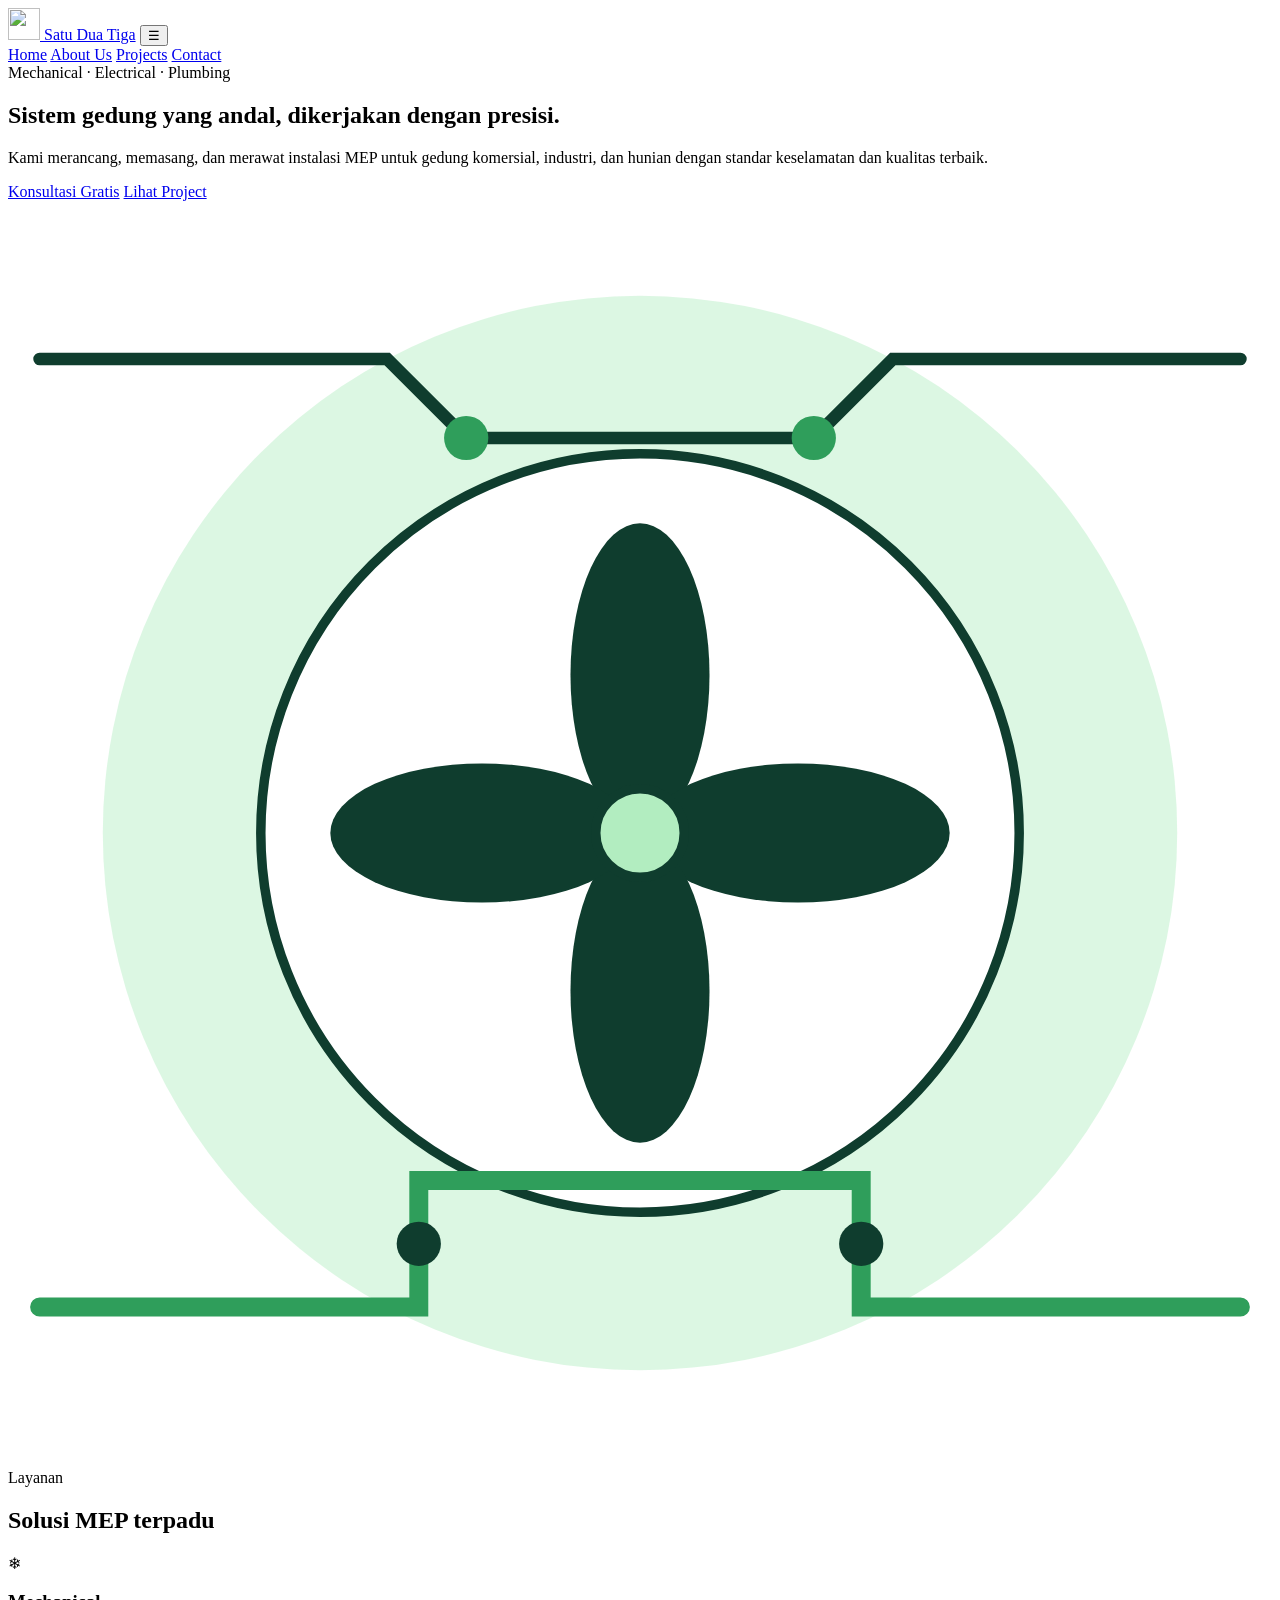
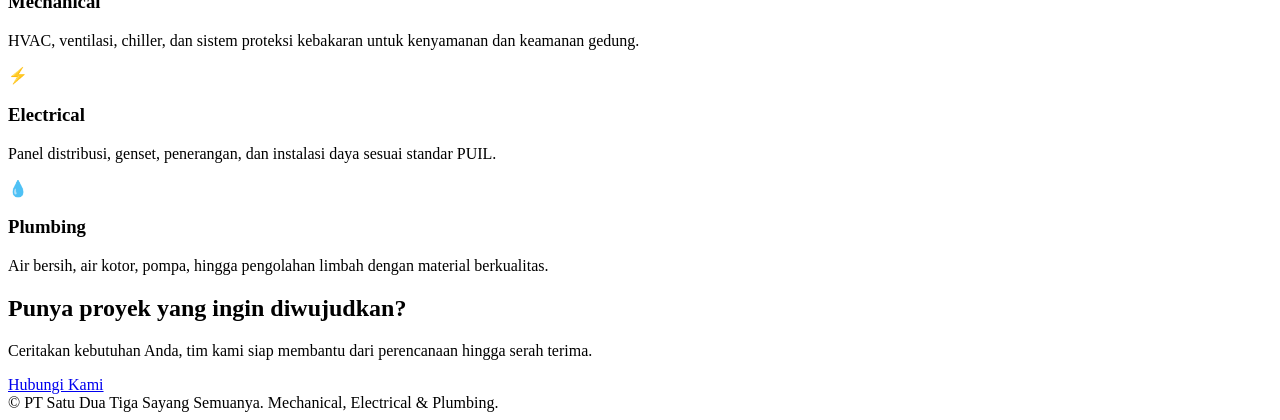
==== index.html @ 3d6bec4f "Add files via upload" ====
<!DOCTYPE html>
<html lang="id">
<head>
  <meta charset="UTF-8">
  <meta name="viewport" content="width=device-width, initial-scale=1">
  <title>Home | PT Satu Dua Tiga Sayang Semuanya</title>
  <meta name="description" content="Kontraktor MEP profesional: mekanikal, elektrikal, dan plumbing.">
  <link rel="icon" type="image/svg+xml" href="assets/favicon.svg">
  <link rel="preconnect" href="https://fonts.googleapis.com">
  <link href="https://fonts.googleapis.com/css2?family=Inter:wght@400;600&family=Playfair+Display:wght@500;600&display=swap" rel="stylesheet">
  <link rel="stylesheet" href="assets/css/style.css">
</head>
<body>
<!-- ===== NAVBAR ===== -->
<header class="site-header">
  <div class="container nav">
    <a class="brand" href="index.html"><img src="assets/favicon.svg" alt="" width="32" height="32"> Satu Dua Tiga</a>
    <button class="nav-toggle" aria-label="Menu" aria-expanded="false">&#9776;</button>
    <nav class="menu">
      <a href="index.html" class="active">Home</a>
      <a href="about.html">About Us</a>
      <a href="projects.html">Projects</a>
      <a href="contact.html">Contact</a>
    </nav>
  </div>
</header>

<!-- ===== HERO: ilustrasi SVG animasi (kipas HVAC, pipa, kabel listrik) ===== -->
<section class="hero">
  <div class="container hero-grid">
    <div>
      <span class="eyebrow">Mechanical &middot; Electrical &middot; Plumbing</span>
      <h1>Sistem gedung yang andal, dikerjakan dengan presisi.</h1>
      <p>Kami merancang, memasang, dan merawat instalasi MEP untuk gedung komersial, industri, dan hunian dengan standar keselamatan dan kualitas terbaik.</p>
      <div class="btn-row">
        <a class="btn btn-primary" href="contact.html">Konsultasi Gratis</a>
        <a class="btn btn-ghost" href="projects.html">Lihat Project</a>
      </div>
    </div>
    <div class="hero-art float" aria-hidden="true">
      <svg viewBox="0 0 400 400" fill="none">
        <circle cx="200" cy="200" r="170" fill="#b2edc0" opacity=".45"/>
        <circle cx="200" cy="200" r="120" fill="#fff" stroke="#0f3d2e" stroke-width="3"/>
        <!-- Kipas HVAC (berputar) -->
        <g class="spin" fill="#0f3d2e">
          <ellipse cx="200" cy="150" rx="22" ry="48"/>
          <ellipse cx="200" cy="150" rx="22" ry="48" transform="rotate(90 200 200)"/>
          <ellipse cx="200" cy="150" rx="22" ry="48" transform="rotate(180 200 200)"/>
          <ellipse cx="200" cy="150" rx="22" ry="48" transform="rotate(270 200 200)"/>
        </g>
        <circle cx="200" cy="200" r="14" fill="#b2edc0" stroke="#0f3d2e" stroke-width="3"/>
        <!-- Pipa (aliran air) -->
        <path class="flow-pipe" d="M10 350 H130 V310 H270 V350 H390" stroke="#2f9e5b" stroke-width="6" stroke-linecap="round"/>
        <!-- Kabel listrik (aliran arus) -->
        <path class="flow-wire" d="M10 50 H120 L145 75 H255 L280 50 H390" stroke="#0f3d2e" stroke-width="4" stroke-linecap="round"/>
        <!-- Titik sambungan berdenyut -->
        <circle class="pulse" cx="145" cy="75" r="7" fill="#2f9e5b"/>
        <circle class="pulse" cx="255" cy="75" r="7" fill="#2f9e5b"/>
        <circle class="pulse" cx="130" cy="330" r="7" fill="#0f3d2e"/>
        <circle class="pulse" cx="270" cy="330" r="7" fill="#0f3d2e"/>
      </svg>
    </div>
  </div>
</section>

<!-- ===== LAYANAN ===== -->
<section class="section">
  <div class="container">
    <span class="eyebrow">Layanan</span>
    <h2>Solusi MEP terpadu</h2>
    <div class="grid grid-3">
      <article class="card reveal"><div class="icon">&#10052;</div><h3>Mechanical</h3><p>HVAC, ventilasi, chiller, dan sistem proteksi kebakaran untuk kenyamanan dan keamanan gedung.</p></article>
      <article class="card reveal"><div class="icon">&#9889;</div><h3>Electrical</h3><p>Panel distribusi, genset, penerangan, dan instalasi daya sesuai standar PUIL.</p></article>
      <article class="card reveal"><div class="icon">&#128167;</div><h3>Plumbing</h3><p>Air bersih, air kotor, pompa, hingga pengolahan limbah dengan material berkualitas.</p></article>
    </div>
  </div>
</section>

<!-- ===== AJAKAN (CTA) ===== -->
<section class="section alt">
  <div class="container">
    <div class="cta reveal">
      <h2>Punya proyek yang ingin diwujudkan?</h2>
      <p>Ceritakan kebutuhan Anda, tim kami siap membantu dari perencanaan hingga serah terima.</p>
      <a class="btn btn-primary" href="contact.html">Hubungi Kami</a>
    </div>
  </div>
</section>

<!-- ===== FOOTER ===== -->
<footer class="site-footer">
  <div class="container">
    &copy; <span class="year"></span> PT Satu Dua Tiga Sayang Semuanya. Mechanical, Electrical &amp; Plumbing.
  </div>
</footer>
<script src="assets/js/main.js"></script>
</body>
</html>
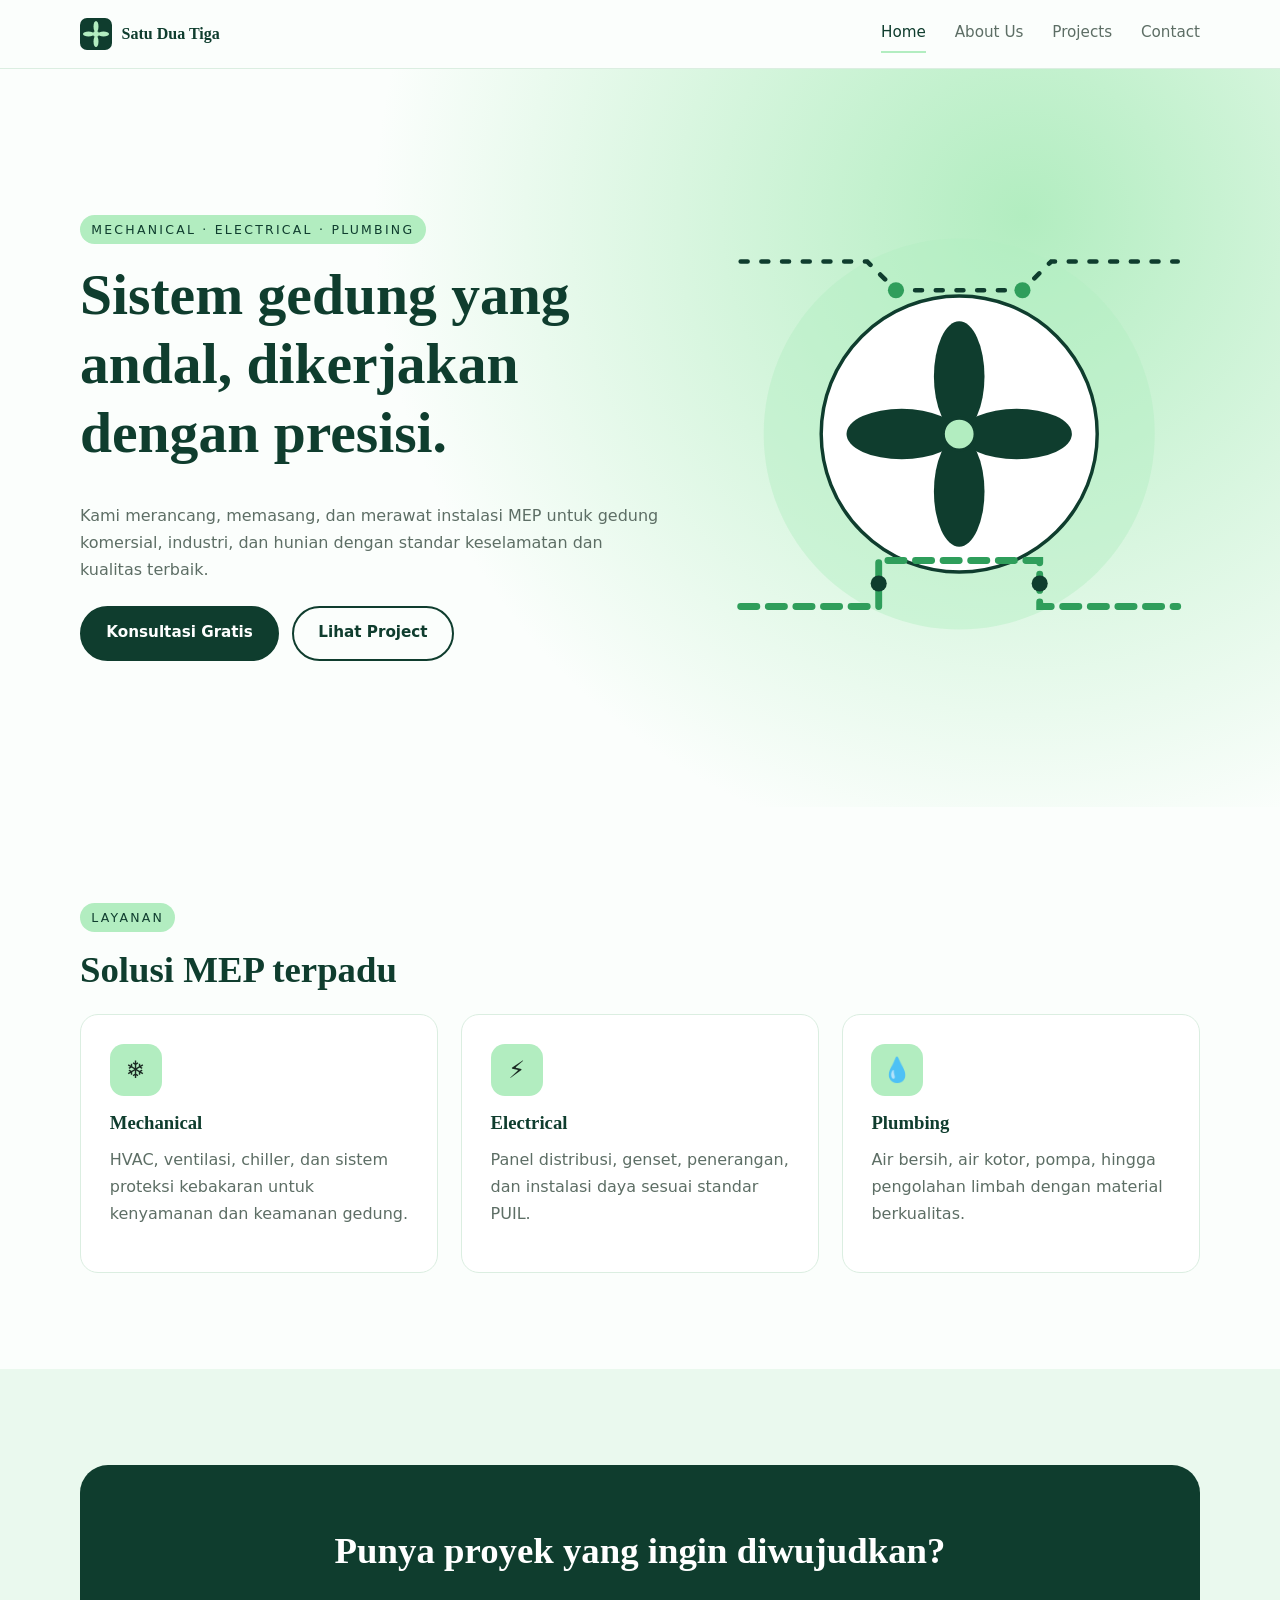
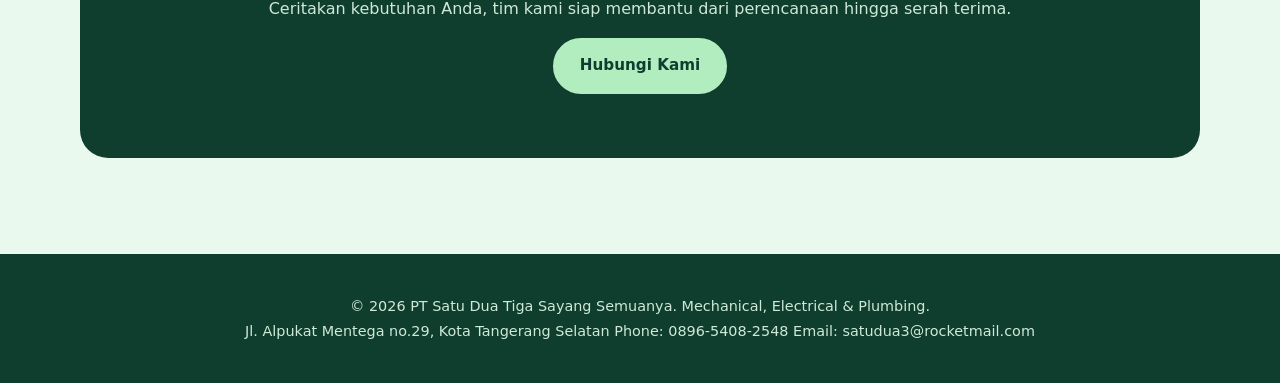
==== commit ccfca741: "Update index.html ubah footer" ====
--- a/index.html
+++ b/index.html
@@ -89,9 +89,17 @@
 
 <!-- ===== FOOTER ===== -->
 <footer class="site-footer">
+  
   <div class="container">
     &copy; <span class="year"></span> PT Satu Dua Tiga Sayang Semuanya. Mechanical, Electrical &amp; Plumbing.
   </div>
+  
+  <div class="container">
+    <span>Jl. Alpukat Mentega no.29, Kota Tangerang Selatan</span>
+    <span>Phone: 0896-5408-2548</span>
+    <span>Email: satudua3@rocketmail.com</span>
+  </div>
+  
 </footer>
 <script src="assets/js/main.js"></script>
 </body>
--- a/assets/css/style.css
+++ b/assets/css/style.css
@@ -0,0 +1,135 @@
+/* =========================================================
+   PT Satu Dua Tiga Sayang Semuanya - Stylesheet bersama
+   Isi: 1.Variabel 2.Dasar 3.Navbar 4.Tombol 5.Hero 6.Section
+        7.Carousel 8.Form 9.Footer 10.Animasi 11.Responsif
+   ========================================================= */
+
+/* 1. VARIABEL WARNA - ubah di sini untuk mengganti tema */
+:root {
+  --mint: #b2edc0;        /* warna utama (aksen / latar lembut) */
+  --mint-soft: #eaf9ee;   /* mint sangat muda untuk latar section */
+  --forest: #0f3d2e;      /* hijau tua: teks judul & tombol (kontras tinggi) */
+  --ink: #1b2a23;         /* teks isi */
+  --muted: #5d6e65;       /* teks sekunder */
+  --bg: #fbfefc;          /* latar halaman */
+  --line: #dbeee1;        /* garis tipis */
+  --radius: 18px;
+}
+
+/* 2. DASAR */
+*, *::before, *::after { box-sizing: border-box; }
+html { scroll-behavior: smooth; }
+body { margin: 0; font-family: "Inter", system-ui, -apple-system, "Segoe UI", sans-serif;
+       color: var(--ink); background: var(--bg); line-height: 1.7; }
+h1, h2, h3 { font-family: "Playfair Display", Georgia, serif; color: var(--forest);
+             line-height: 1.2; margin: 0 0 .6em; font-weight: 600; }
+h1 { font-size: clamp(2.1rem, 5vw, 3.6rem); }
+h2 { font-size: clamp(1.6rem, 3vw, 2.3rem); }
+p { margin: 0 0 1em; color: var(--muted); }
+a { color: inherit; text-decoration: none; }
+img { max-width: 100%; display: block; }
+.container { width: min(1120px, 92%); margin-inline: auto; }
+.section { padding: clamp(3.5rem, 8vw, 6rem) 0; }
+.section.alt { background: var(--mint-soft); }
+.eyebrow { display: inline-block; font-size: .78rem; letter-spacing: .18em; text-transform: uppercase;
+           color: var(--forest); background: var(--mint); padding: .3em .9em; border-radius: 99px; margin-bottom: 1rem; }
+
+/* 3. NAVBAR */
+.site-header { position: sticky; top: 0; z-index: 50; background: rgba(251,254,252,.88);
+               backdrop-filter: blur(10px); border-bottom: 1px solid var(--line); }
+.nav { display: flex; align-items: center; justify-content: space-between; min-height: 68px; }
+.brand { display: flex; align-items: center; gap: .6rem; font-family: "Playfair Display", serif;
+         font-weight: 600; color: var(--forest); }
+.menu { display: flex; gap: 1.8rem; }
+.menu a { font-size: .95rem; color: var(--muted); padding: .3rem 0; border-bottom: 2px solid transparent; transition: .2s; }
+.menu a:hover, .menu a.active { color: var(--forest); border-color: var(--mint); }
+.nav-toggle { display: none; background: none; border: 0; font-size: 1.6rem; color: var(--forest); cursor: pointer; }
+
+/* 4. TOMBOL */
+.btn { display: inline-flex; align-items: center; gap: .5rem; padding: .85em 1.6em; border-radius: 99px;
+       font-weight: 600; font-size: .95rem; border: 2px solid var(--forest); cursor: pointer;
+       transition: transform .2s, background .2s, color .2s; font-family: inherit; }
+.btn-primary { background: var(--forest); color: #fff; }
+.btn-primary:hover { transform: translateY(-2px); background: #0a2b20; }
+.btn-ghost { background: transparent; color: var(--forest); }
+.btn-ghost:hover { background: var(--mint); transform: translateY(-2px); }
+.btn-wa { background: #1faa59; border-color: #1faa59; color: #fff; }
+.btn-row { display: flex; flex-wrap: wrap; gap: .8rem; margin-top: 1.4rem; }
+
+/* 5. HERO (halaman utama) */
+.hero { background: radial-gradient(circle at 80% 20%, var(--mint) 0, transparent 55%), var(--bg); overflow: hidden; }
+.hero-grid { display: grid; grid-template-columns: 1.1fr .9fr; gap: 3rem; align-items: center; min-height: 82vh; }
+.hero-art svg { width: 100%; height: auto; max-height: 460px; }
+.page-hero { padding: 4rem 0 2.5rem; background: linear-gradient(180deg, var(--mint-soft), var(--bg)); }
+
+/* 6. SECTION: grid kartu, statistik, dll */
+.grid { display: grid; gap: 1.4rem; }
+.grid-3 { grid-template-columns: repeat(3, 1fr); }
+.grid-2 { grid-template-columns: repeat(2, 1fr); gap: 3rem; align-items: center; }
+.card { background: #fff; border: 1px solid var(--line); border-radius: var(--radius); padding: 1.8rem;
+        transition: transform .3s, box-shadow .3s; }
+.card:hover { transform: translateY(-6px); box-shadow: 0 18px 40px -22px rgba(15,61,46,.45); }
+.icon { width: 52px; height: 52px; display: grid; place-items: center; border-radius: 14px;
+        background: var(--mint); font-size: 1.5rem; margin-bottom: 1rem; }
+.stats { display: grid; grid-template-columns: repeat(3, 1fr); gap: 1rem; text-align: center; }
+.stats strong { display: block; font-family: "Playfair Display", serif; font-size: 2.4rem; color: var(--forest); }
+.about-visual { aspect-ratio: 4/3; border-radius: var(--radius); display: grid; place-items: center;
+                background: url("../images/about.jpg") center/cover, linear-gradient(135deg, var(--mint), #6fcf8d); }
+.cta { background: var(--forest); border-radius: 28px; padding: clamp(2rem, 6vw, 4rem); text-align: center; }
+.cta h2 { color: #fff; } .cta p { color: #cfe9d8; }
+.cta .btn-primary { background: var(--mint); color: var(--forest); border-color: var(--mint); }
+
+/* 7. CAROUSEL PROJECT (scroll-snap, bisa digeser / tombol panah) */
+.carousel { position: relative; }
+.track { display: flex; gap: 1.4rem; overflow-x: auto; scroll-snap-type: x mandatory;
+         scrollbar-width: none; padding: .5rem .2rem 1.2rem; }
+.track::-webkit-scrollbar { display: none; }
+.project { flex: 0 0 min(340px, 84%); scroll-snap-align: start; padding: 0; overflow: hidden; }
+.project .media { aspect-ratio: 4/3; background-size: cover; background-position: center; }
+.project .body { padding: 1.3rem 1.5rem 1.6rem; }
+.tag { font-size: .75rem; background: var(--mint); color: var(--forest); padding: .2em .8em; border-radius: 99px; }
+.carousel-nav { display: flex; gap: .6rem; justify-content: flex-end; margin-bottom: 1rem; }
+.carousel-nav button { width: 46px; height: 46px; border-radius: 50%; border: 2px solid var(--forest);
+                       background: #fff; color: var(--forest); font-size: 1.1rem; cursor: pointer; transition: .2s; }
+.carousel-nav button:hover { background: var(--mint); }
+
+/* 8. FORM KONTAK */
+.form { display: grid; gap: 1rem; }
+.form label { font-size: .85rem; font-weight: 600; color: var(--forest); display: grid; gap: .35rem; }
+.form input, .form textarea { font: inherit; padding: .85em 1em; border: 1.5px solid var(--line);
+                              border-radius: 12px; background: #fff; transition: border .2s, box-shadow .2s; }
+.form input:focus, .form textarea:focus { outline: 0; border-color: var(--forest); box-shadow: 0 0 0 4px var(--mint); }
+.info-list { list-style: none; padding: 0; margin: 1.5rem 0 0; display: grid; gap: .9rem; }
+.info-list li { display: flex; gap: .8rem; color: var(--muted); }
+
+/* 9. FOOTER */
+.site-footer { background: var(--forest); color: #cfe9d8; padding: 2.5rem 0; text-align: center; font-size: .9rem; }
+.site-footer a { color: var(--mint); }
+
+/* 10. ANIMASI */
+/* -- Hero SVG: kipas HVAC berputar, pipa & kabel listrik mengalir, titik berdenyut -- */
+.spin { transform-origin: 200px 200px; animation: spin 6s linear infinite; }
+.flow-pipe { stroke-dasharray: 14 10; animation: flow 1.6s linear infinite; }
+.flow-wire { stroke-dasharray: 6 12; animation: flow 1s linear infinite reverse; }
+.pulse { transform-box: fill-box; transform-origin: center; animation: pulse 2.4s ease-in-out infinite; }
+.float { animation: float 5s ease-in-out infinite; }
+@keyframes spin { to { transform: rotate(360deg); } }
+@keyframes flow { to { stroke-dashoffset: -48; } }
+@keyframes pulse { 50% { transform: scale(1.5); opacity: .5; } }
+@keyframes float { 50% { transform: translateY(-10px); } }
+/* -- Muncul halus saat di-scroll (kelas .in ditambahkan oleh main.js) -- */
+.reveal { opacity: 0; transform: translateY(24px); transition: opacity .8s, transform .8s; }
+.reveal.in { opacity: 1; transform: none; }
+@media (prefers-reduced-motion: reduce) { * { animation: none !important; transition: none !important; } .reveal { opacity: 1; transform: none; } }
+
+/* 11. RESPONSIF */
+@media (max-width: 860px) {
+  .hero-grid, .grid-2 { grid-template-columns: 1fr; min-height: auto; padding: 2.5rem 0; }
+  .hero-art { order: -1; max-width: 340px; margin-inline: auto; }
+  .grid-3 { grid-template-columns: 1fr; }
+  .nav-toggle { display: block; }
+  .menu { display: none; position: absolute; top: 68px; left: 0; right: 0; flex-direction: column; gap: 0;
+          background: var(--bg); border-bottom: 1px solid var(--line); padding: .5rem 4%; }
+  .menu.open { display: flex; }
+  .menu a { padding: .9rem 0; }
+}
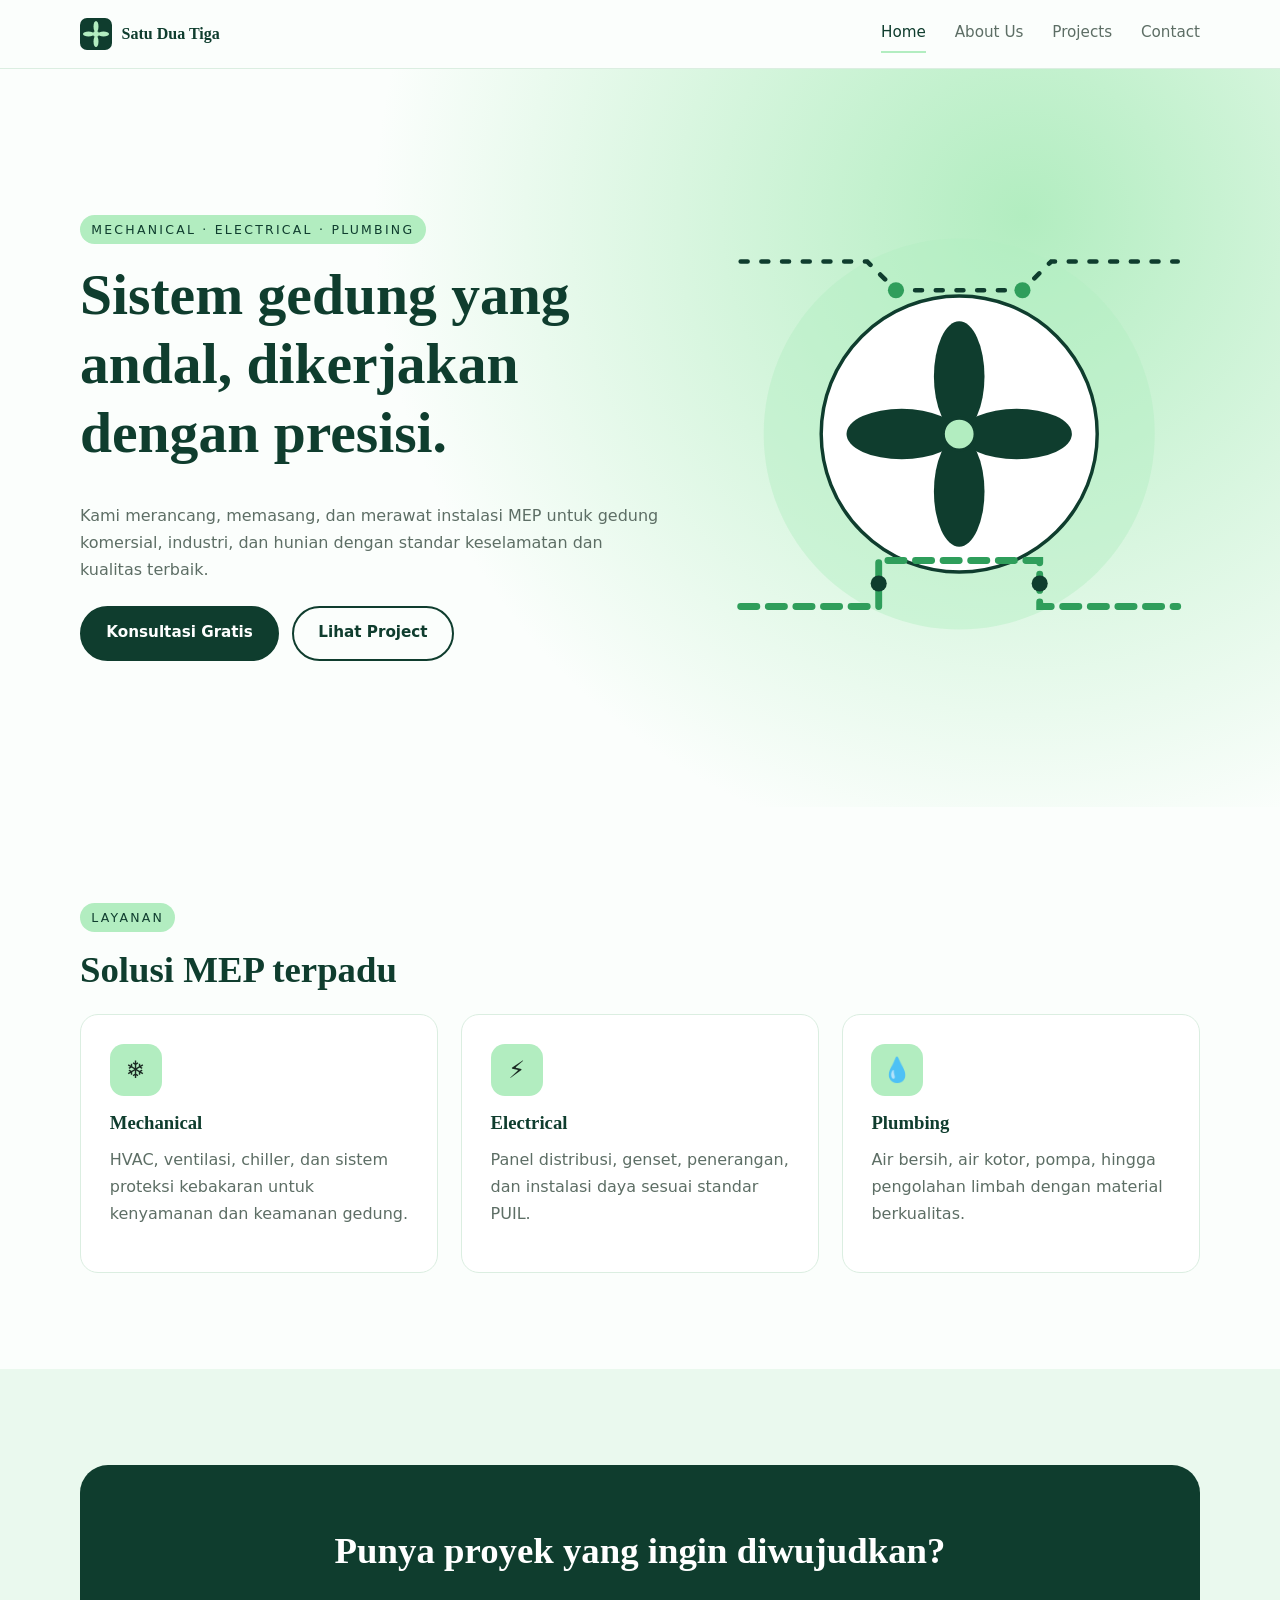
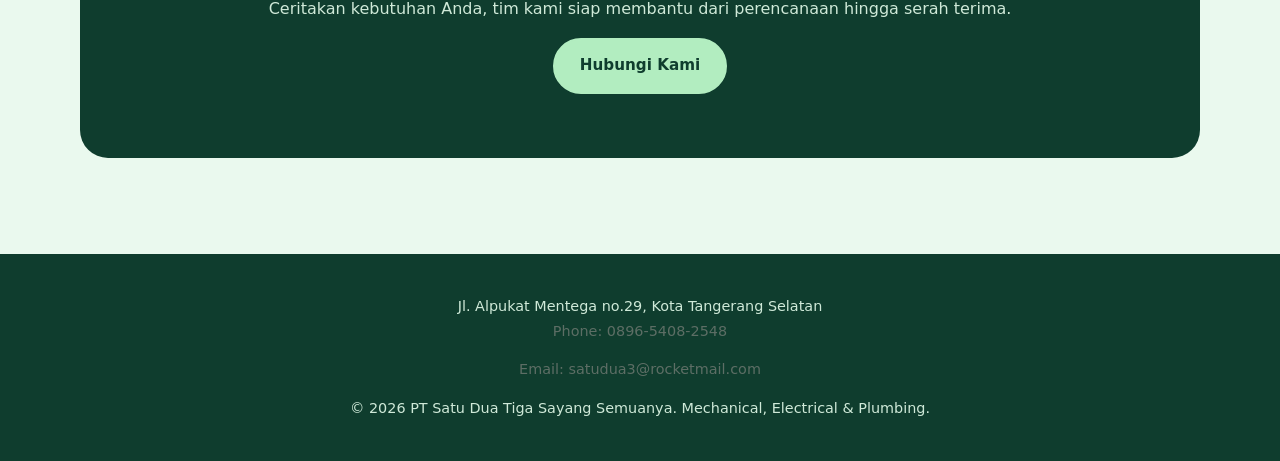
==== commit 90f661f6: "Update index.html" ====
--- a/index.html
+++ b/index.html
@@ -89,15 +89,15 @@
 
 <!-- ===== FOOTER ===== -->
 <footer class="site-footer">
+ 
+  <div class="container">
+    <span>Jl. Alpukat Mentega no.29, Kota Tangerang Selatan</span>
+    <p>Phone: 0896-5408-2548</p>
+    <p>Email: satudua3@rocketmail.com</p>
+  </div>
   
   <div class="container">
     &copy; <span class="year"></span> PT Satu Dua Tiga Sayang Semuanya. Mechanical, Electrical &amp; Plumbing.
-  </div>
-  
-  <div class="container">
-    <span>Jl. Alpukat Mentega no.29, Kota Tangerang Selatan</span>
-    <span>Phone: 0896-5408-2548</span>
-    <span>Email: satudua3@rocketmail.com</span>
   </div>
   
 </footer>
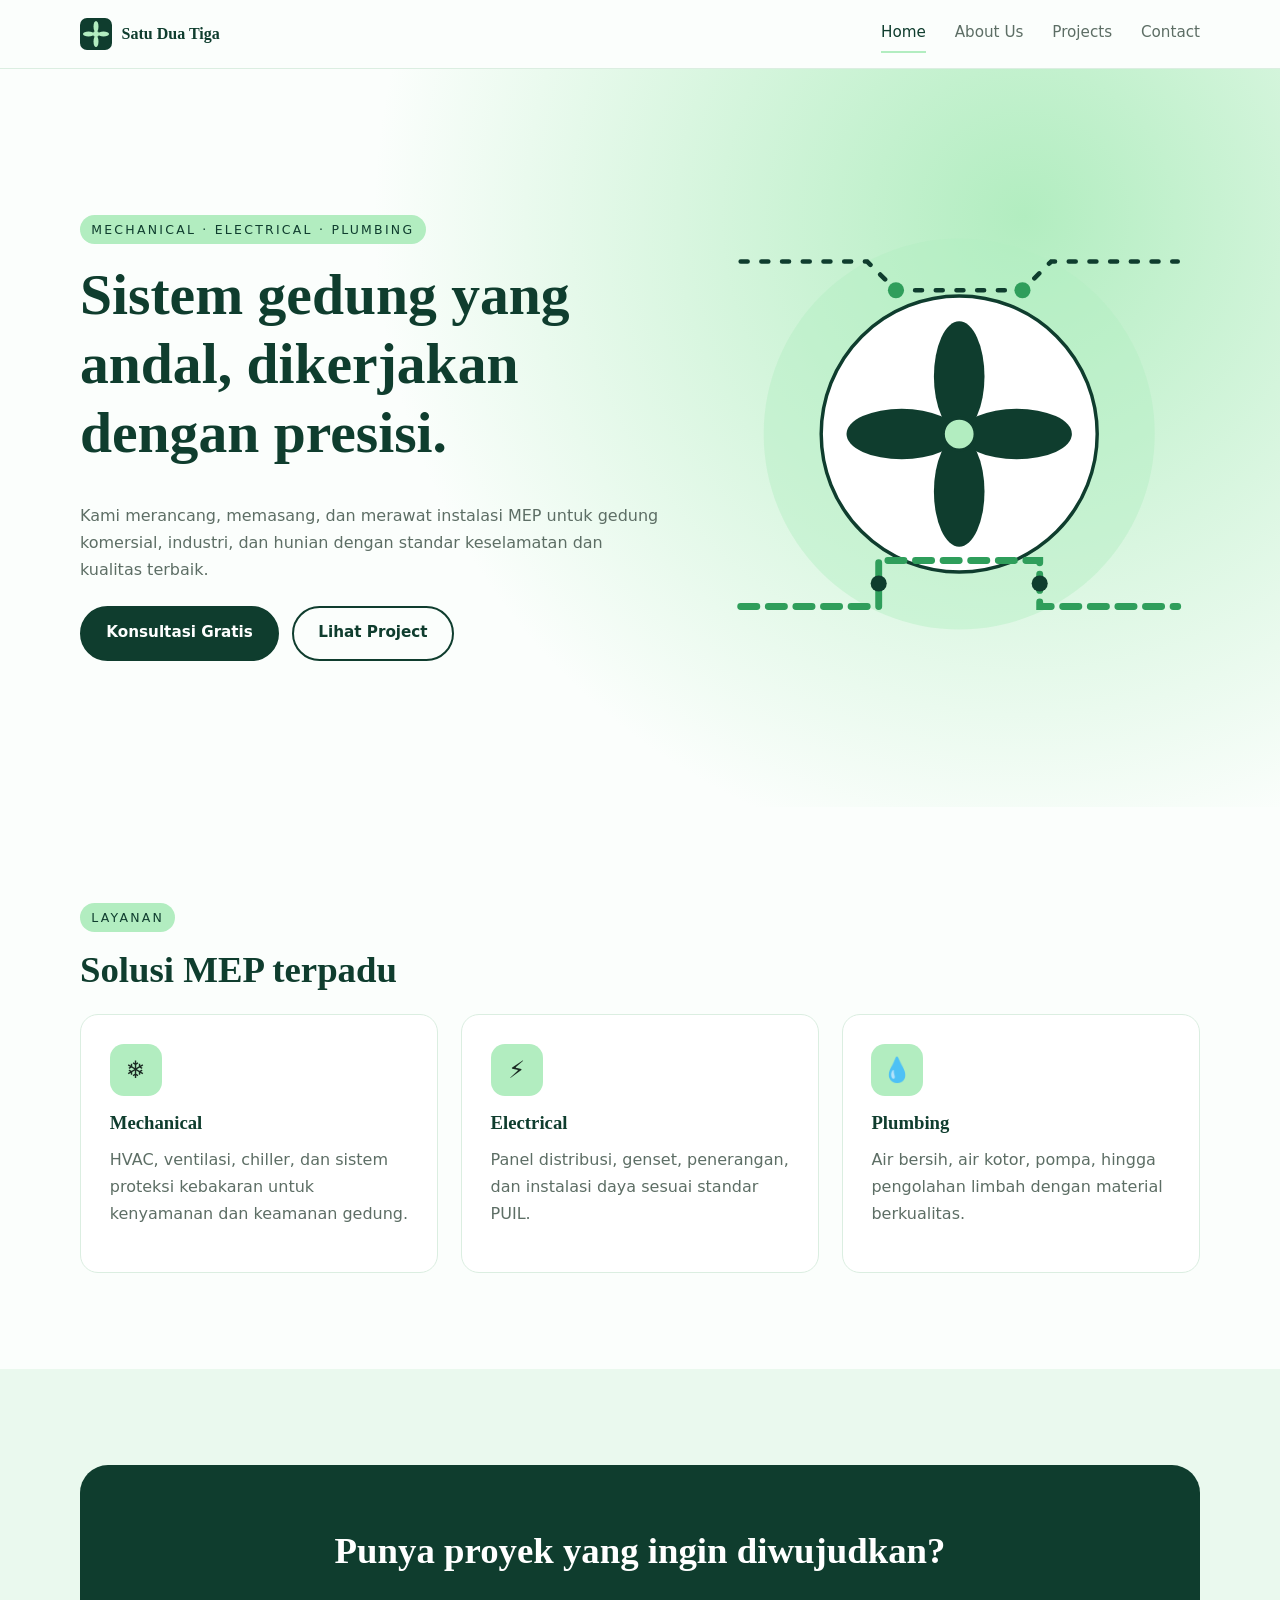
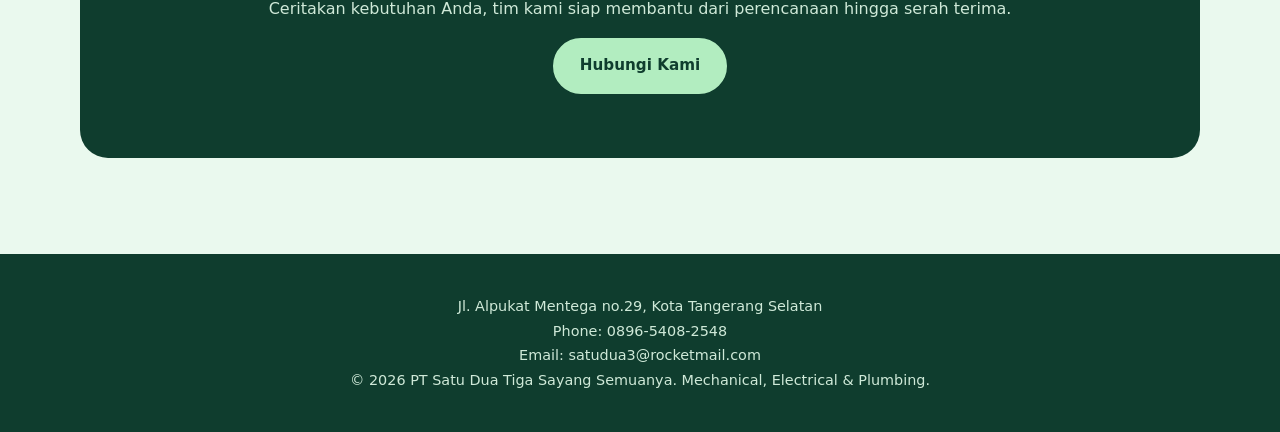
==== commit 575d0ef5: "Update index.html" ====
--- a/index.html
+++ b/index.html
@@ -90,10 +90,14 @@
 <!-- ===== FOOTER ===== -->
 <footer class="site-footer">
  
-  <div class="container">
+  <div>
     <span>Jl. Alpukat Mentega no.29, Kota Tangerang Selatan</span>
-    <p>Phone: 0896-5408-2548</p>
-    <p>Email: satudua3@rocketmail.com</p>
+  <div>
+    <span>Phone: 0896-5408-2548</span>
+  </div>
+  <div>
+    <span>Email: satudua3@rocketmail.com</span>
+  </div>
   </div>
   
   <div class="container">
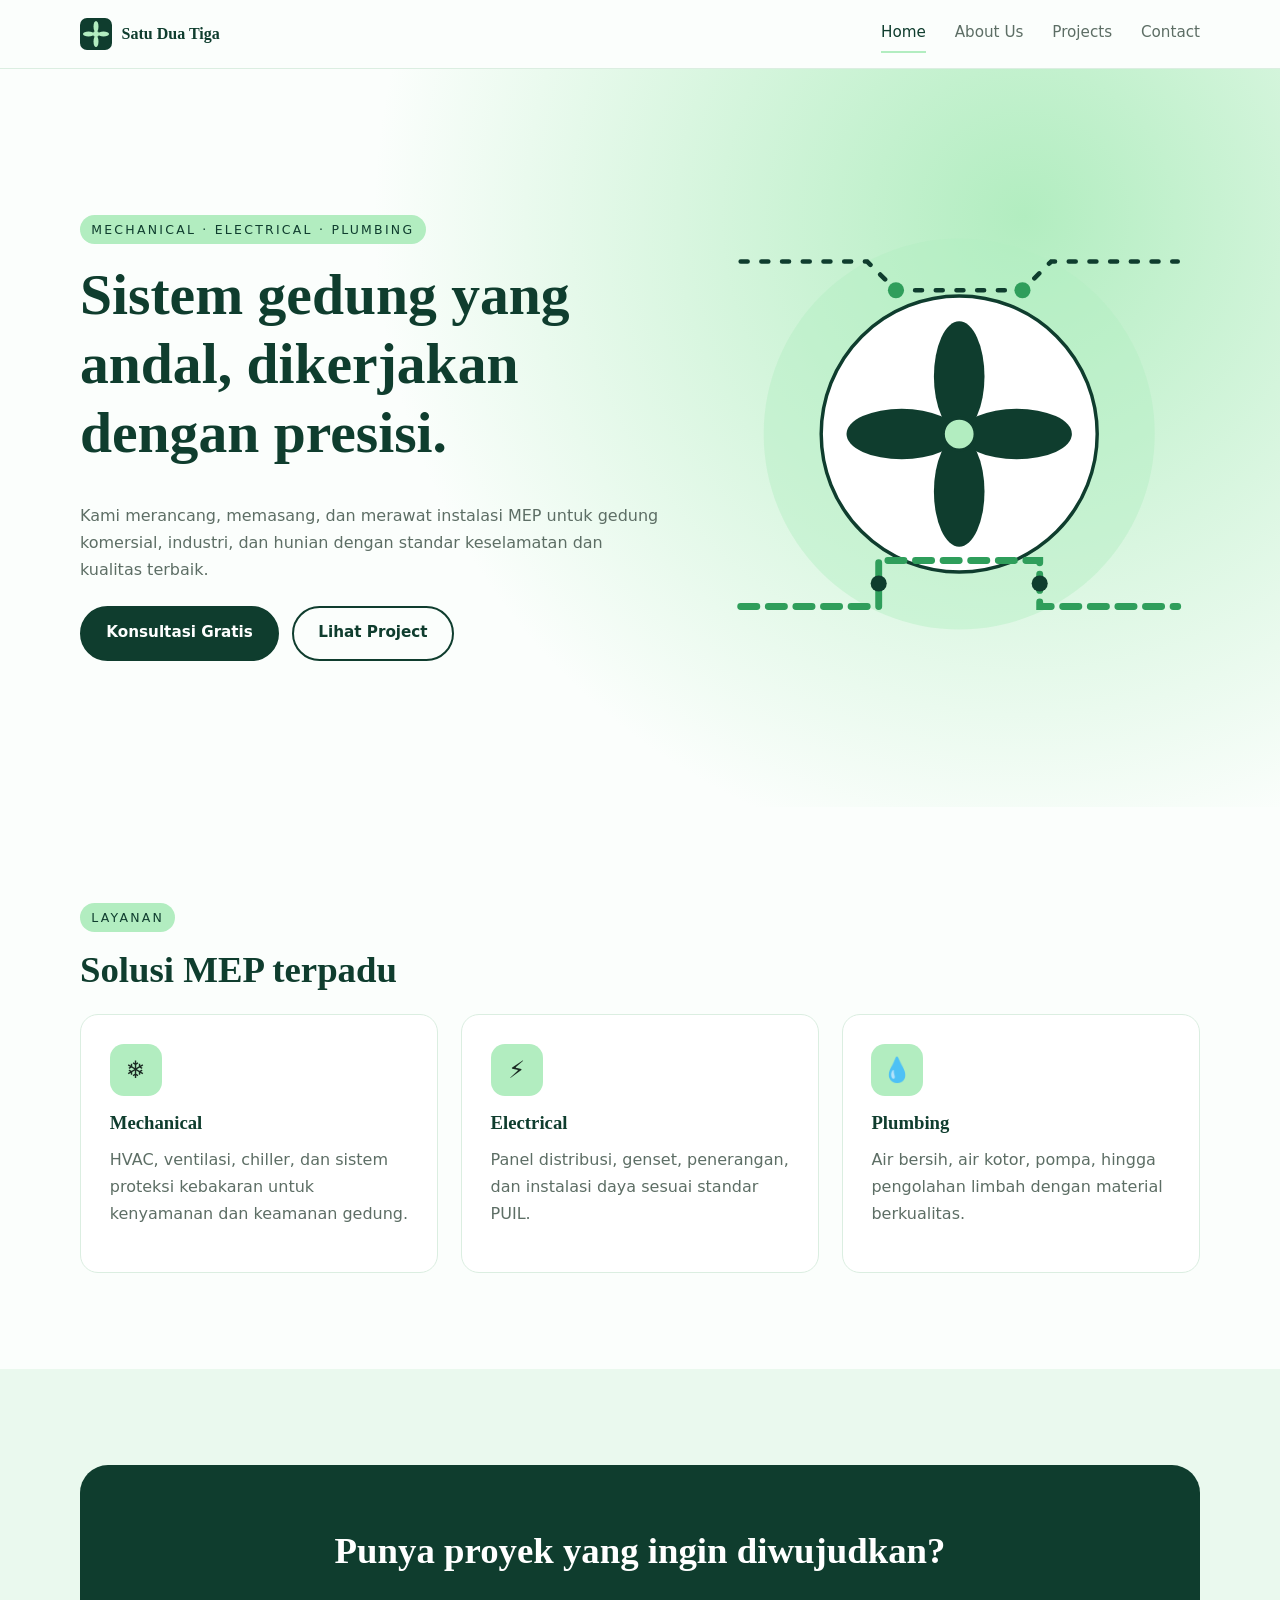
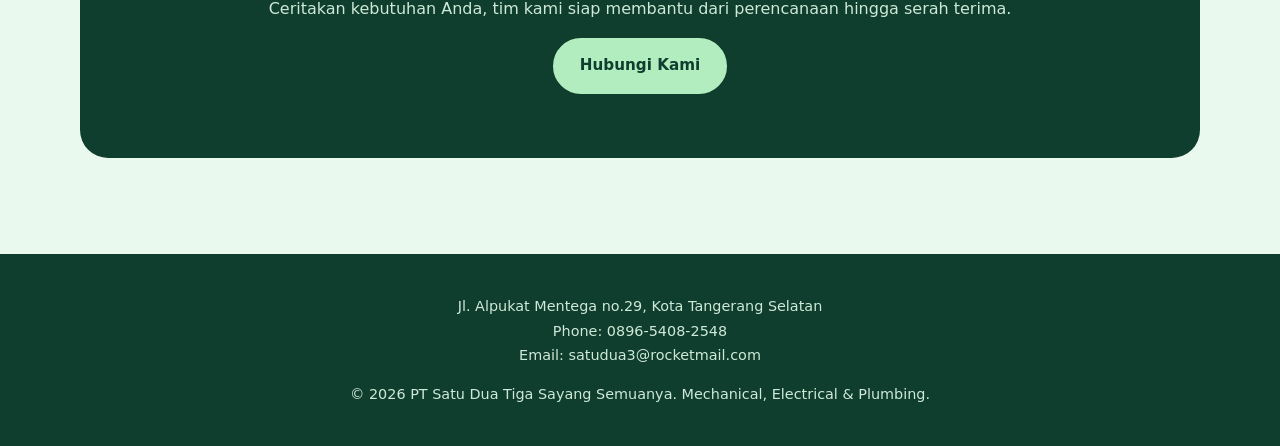
==== commit fa8ca089: "Update index.html" ====
--- a/index.html
+++ b/index.html
@@ -89,7 +89,7 @@
 
 <!-- ===== FOOTER ===== -->
 <footer class="site-footer">
- 
+
   <div>
     <span>Jl. Alpukat Mentega no.29, Kota Tangerang Selatan</span>
   <div>
@@ -100,6 +100,10 @@
   </div>
   </div>
   
+  <div>
+    <p>   </p>  
+  </div>
+  
   <div class="container">
     &copy; <span class="year"></span> PT Satu Dua Tiga Sayang Semuanya. Mechanical, Electrical &amp; Plumbing.
   </div>
